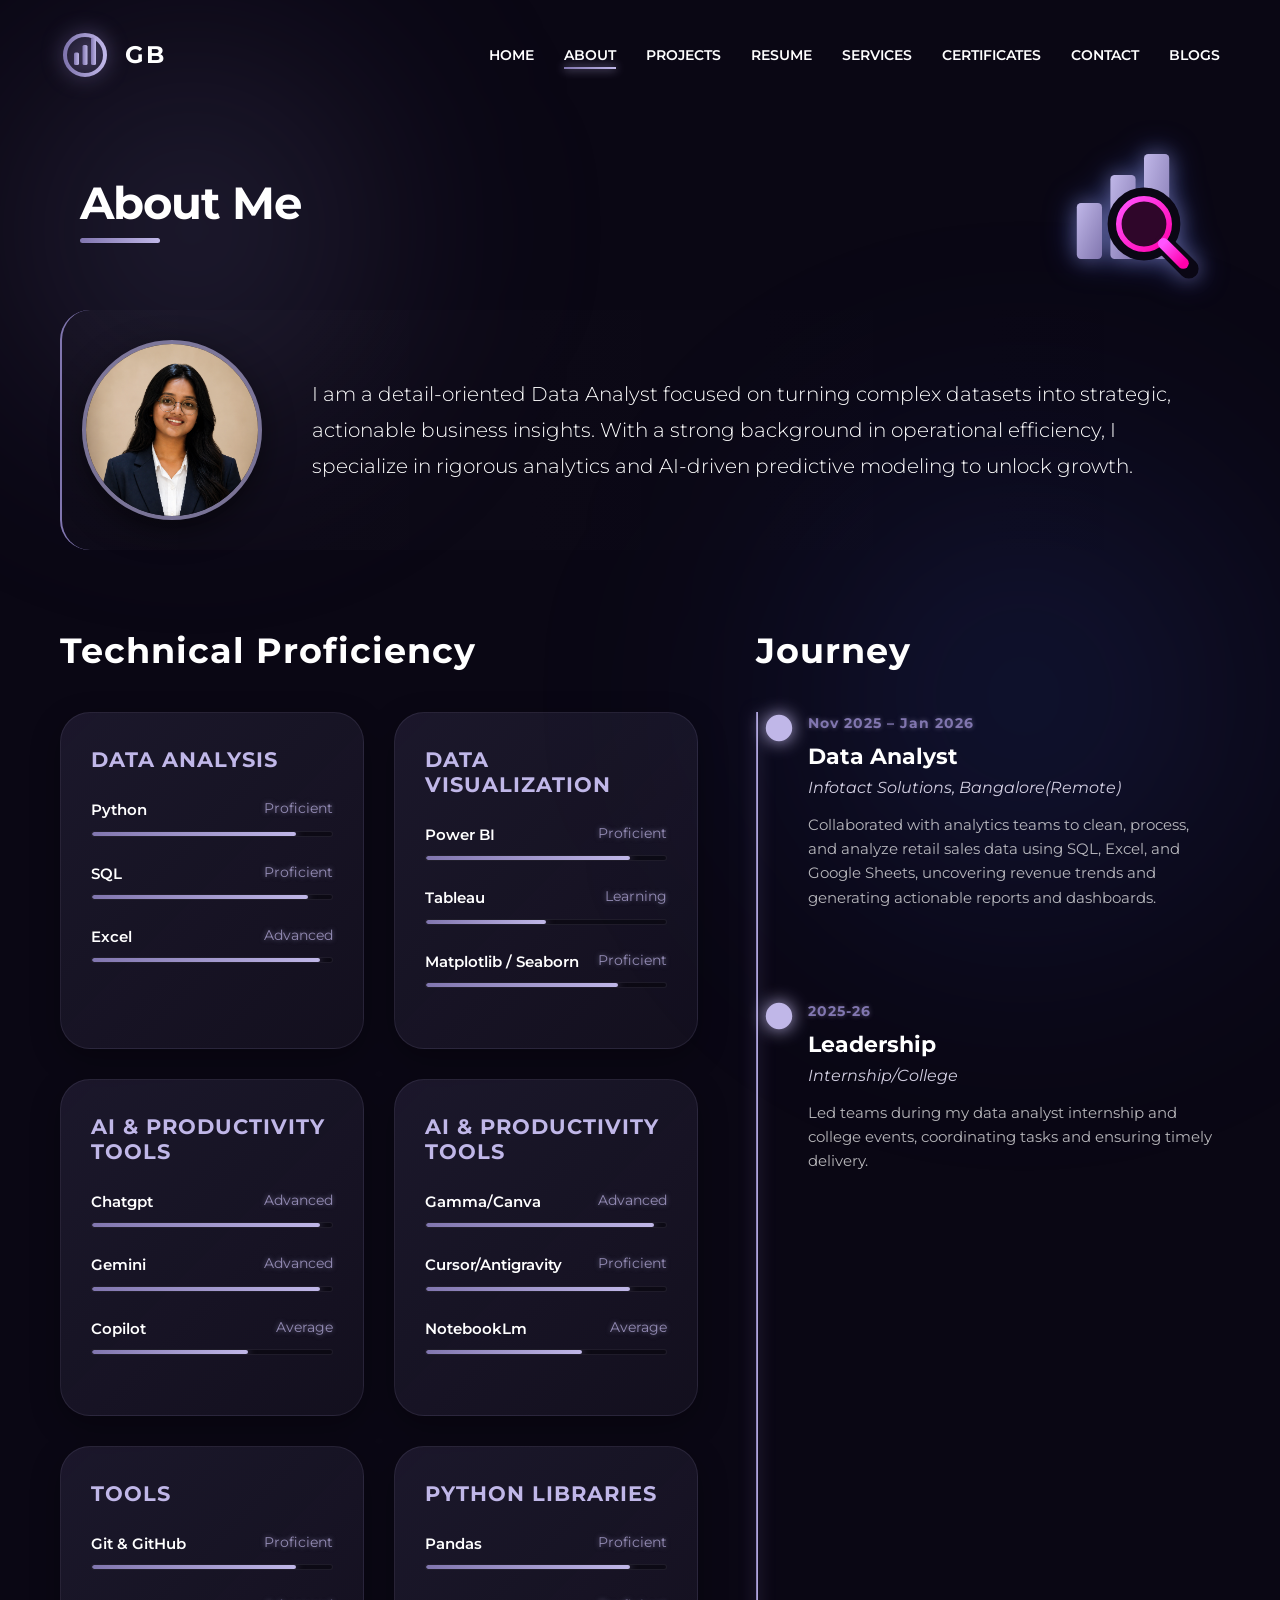
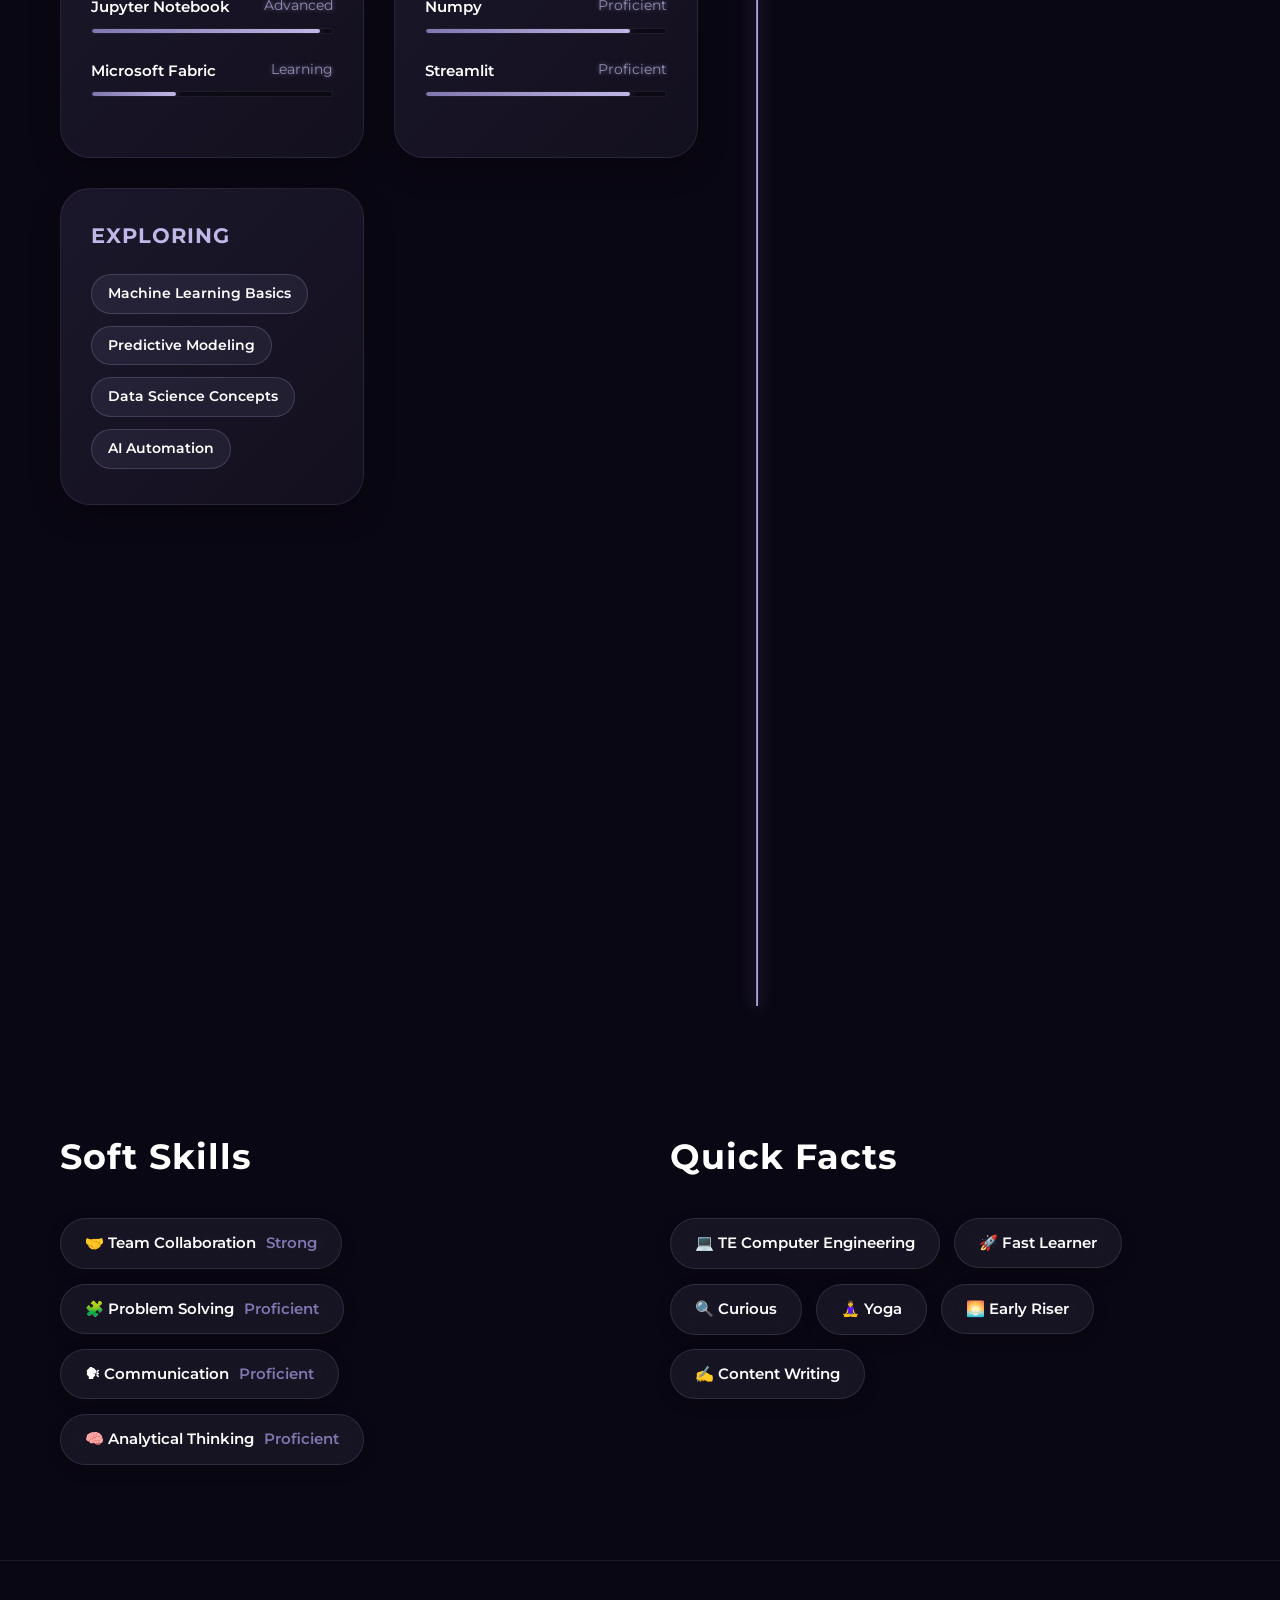
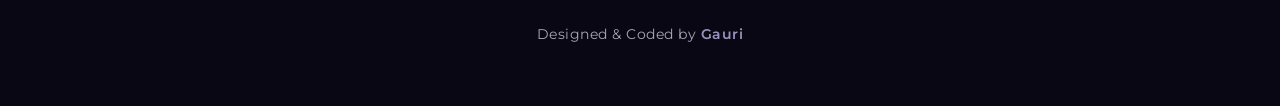
==== about.html @ c8af7883 "Update portfolio files" ====
<!DOCTYPE html>
<html lang="en">

<head>
  <meta charset="UTF-8">
  <meta name="viewport" content="width=device-width, initial-scale=1.0">
  <title>Gauri Borse | Data Analyst Portfolio</title>
  <!-- SEO Meta Tags -->
  <meta name="description"
    content="Portfolio of Gauri Borse showcasing data analytics projects, Power BI dashboards, SQL analysis, Python projects, blogs, certifications, and AI exploration.">
  <meta name="keywords"
    content="Gauri Borse, Data Analyst, Business Analyst, Power BI Portfolio, SQL Projects, Python Data Analysis, Data Visualization, AI Explorer">
  <meta name="author" content="Gauri Borse">
  <meta name="robots" content="index, follow">

  <!-- Open Graph / Facebook -->
  <meta property="og:type" content="website">
  <meta property="og:title" content="Gauri Borse | Data Analyst Portfolio">
  <meta property="og:description"
    content="Portfolio of Gauri Borse showcasing data analytics projects, Power BI dashboards, SQL analysis, Python projects, blogs, certifications, and AI exploration.">
  <meta property="og:image" content="https://gauriborse.com/assets/img/self/corporateimage.jpeg">

  <!-- Twitter -->
  <meta name="twitter:card" content="summary_large_image">
  <meta name="twitter:title" content="Gauri Borse | Data Analyst Portfolio">
  <meta name="twitter:description"
    content="Portfolio of Gauri Borse showcasing data analytics projects, Power BI dashboards, SQL analysis, Python projects, blogs, certifications, and AI exploration.">
  <meta name="twitter:image" content="https://gauriborse.com/assets/img/self/corporateimage.jpeg">

  <link rel="canonical" href="https://gauriborse.com/about.html">

  <link href="https://fonts.googleapis.com/css2?family=Montserrat:wght@300;400;600;700&display=swap" rel="stylesheet">
  <link rel="stylesheet" href="assets/css/main.css">
  <style>
    /* ABOUT HEADER SECTION */
    .about-header {
      display: flex;
      align-items: center;
      justify-content: space-between;
      padding: 20px;
      gap: 40px;
      margin-top: 10px;
      margin-bottom: 10px;
    }

    .about-header-text {
      flex: 1;
      max-width: 600px;
      display: flex;
      flex-direction: column;
      justify-content: flex-start;
    }

    .about-header-text h1 {
      font-size: 2.8rem;
      letter-spacing: -1px;
      margin: 0;
      color: var(--text-light);
      font-weight: 700;
      position: relative;
      display: inline-block;
      align-self: flex-start;
      padding-bottom: 12px;
    }

    .about-header-text h1::after {
      content: "";
      position: absolute;
      left: 0;
      bottom: 0;
      width: 80px;
      height: 5px;
      background: var(--gradient-btn);
      border-radius: 3px;
    }

    .about-header-visual {
      width: 140px;
      height: 140px;
      filter: drop-shadow(0 0 15px rgba(58, 96, 233, 0.4));
      animation: neon-float 5s ease-in-out infinite alternate;
      flex-shrink: 0;
    }

    .about-header-visual img {
      width: 100%;
      height: 100%;
      object-fit: contain;
    }

    @keyframes neon-float {
      0% {
        transform: translateY(0px);
        filter: drop-shadow(0 0 15px rgba(58, 96, 233, 0.4));
      }

      100% {
        transform: translateY(-15px);
        filter: drop-shadow(0 0 30px rgba(129, 118, 175, 0.8));
      }
    }

    /* Background layered elements */
    .bg-shape {
      position: absolute;
      border-radius: 50%;
      background: radial-gradient(circle, rgba(129, 118, 175, 0.15) 0%, transparent 70%);
      filter: blur(40px);
      z-index: 0;
      pointer-events: none;
    }

    .shape-1 {
      width: 600px;
      height: 600px;
      top: -100px;
      left: -150px;
    }

    .shape-2 {
      width: 500px;
      height: 500px;
      bottom: -100px;
      right: 20%;
      background: radial-gradient(circle, rgba(58, 96, 233, 0.1) 0%, transparent 70%);
    }

    /* SUMMARY SECTION */
    .about-summary {
      display: flex;
      align-items: center;
      gap: 50px;
      padding: 30px 20px;
      background: linear-gradient(90deg, rgba(255, 255, 255, 0.02) 0%, transparent 100%);
      border-radius: var(--border-radius-lg);
      margin-bottom: 60px;
      border-left: 2px solid var(--primary-glow);
    }

    .profile-img-container {
      width: 180px;
      height: 180px;
      border-radius: 50%;
      overflow: hidden;
      border: 4px solid rgba(192, 183, 232, 0.6);
      box-shadow: 0 10px 30px rgba(0, 0, 0, 0.5);
      transition: all 0.4s ease;
      flex-shrink: 0;
    }

    .profile-img-container:hover {
      transform: scale(1.08);
      box-shadow: 0 15px 40px rgba(129, 118, 175, 0.5);
    }

    .profile-img-container img {
      width: 100%;
      height: 100%;
      object-fit: cover;
    }

    .summary-text {
      flex: 1;
    }

    .summary-text p {
      font-size: 1.25rem;
      line-height: 1.8;
      color: var(--text-light);
      margin: 0;
      font-weight: 300;
    }

    /* SPLIT CONTENT (Tech vs Journey) */
    .split-layout {
      display: grid;
      grid-template-columns: 55% 40%;
      gap: 5%;
      margin: 80px 0;
      align-items: start;
    }

    .section-title {
      font-size: 2.2rem;
      margin-bottom: 40px;
      color: var(--text-light);
      font-weight: 700;
      letter-spacing: 1px;
    }

    /* TECH PROFICIENCY */
    .tech-grid {
      display: grid;
      grid-template-columns: 1fr 1fr;
      gap: 30px;
    }

    .tech-card {
      background: var(--gradient-card);
      border-radius: var(--border-radius-lg);
      padding: 35px 30px;
      box-shadow: 0 10px 30px rgba(0, 0, 0, 0.3);
      border: 1px solid rgba(192, 183, 232, 0.1);
      transition: transform 0.4s cubic-bezier(0.175, 0.885, 0.32, 1.275), box-shadow 0.4s ease;
      position: relative;
      overflow: hidden;
    }

    .tech-card:hover {
      transform: translateY(-12px);
      box-shadow: 0 20px 40px rgba(0, 0, 0, 0.6), 0 0 30px rgba(192, 183, 232, 0.2);
    }

    .tech-card h3 {
      font-size: 1.3rem;
      margin-bottom: 25px;
      color: var(--primary-light);
      text-transform: uppercase;
      letter-spacing: 1px;
    }

    .skill-bar-wrapper {
      margin-bottom: 25px;
    }

    .skill-meta {
      display: flex;
      justify-content: space-between;
      margin-bottom: 8px;
      font-weight: 600;
      font-size: 0.95rem;
      color: var(--text-light);
    }

    .skill-meta .skill-level {
      font-weight: 400;
      color: rgba(192, 183, 232, 0.7);
      font-size: 0.85rem;
    }

    .progress-bg {
      background: rgba(0, 0, 0, 0.4);
      height: 6px;
      border-radius: 10px;
      overflow: hidden;
      width: 100%;
    }

    .progress-fill {
      height: 100%;
      background: var(--gradient-btn);
      width: 0%;
      border-radius: 10px;
      transition: width 1.5s cubic-bezier(0.2, 0.8, 0.2, 1);
      box-shadow: 0 0 10px rgba(129, 118, 175, 0.8);
    }

    .exploring-tags {
      display: flex;
      flex-wrap: wrap;
      gap: 12px;
    }

    .tag-badge {
      padding: 8px 16px;
      background: rgba(192, 183, 232, 0.08);
      border-radius: var(--border-radius-pill);
      font-size: 0.85rem;
      font-weight: 600;
      border: 1px solid rgba(192, 183, 232, 0.2);
      transition: all 0.3s;
      color: var(--text-light);
    }

    .tech-card:hover .tag-badge {
      background: rgba(192, 183, 232, 0.15);
      border-color: rgba(192, 183, 232, 0.4);
    }

    /* JOURNEY TIMELINE */
    .timeline {
      position: relative;
      margin: 0;
      padding-left: 30px;
      border-left: 2px solid rgba(192, 183, 232, 0.15);
    }

    .timeline::before {
      content: '';
      position: absolute;
      left: -2px;
      top: 0;
      bottom: 0;
      width: 2px;
      background: var(--gradient-btn);
      transform-origin: top;
      transform: scaleY(0);
      transition: transform 2s ease;
      box-shadow: 0 0 15px rgba(129, 118, 175, 0.8);
    }

    .timeline.active::before {
      transform: scaleY(1);
    }

    .timeline-item {
      position: relative;
      margin-bottom: 50px;
      opacity: 0;
      transform: translateX(30px);
      transition: all 0.6s ease;
    }

    .timeline-item.active {
      opacity: 1;
      transform: translateX(0);
    }

    .timeline-item::before {
      content: '';
      position: absolute;
      left: -40px;
      top: 5px;
      width: 18px;
      height: 18px;
      border-radius: 50%;
      background: var(--bg-deep);
      border: 2px solid var(--primary-light);
      transition: all 0.5s ease;
      z-index: 2;
    }

    .timeline.active .timeline-item.active::before {
      background: var(--primary-light);
      box-shadow: 0 0 15px var(--primary-light);
    }

    .timeline-date {
      color: var(--primary-glow);
      font-size: 0.9rem;
      font-weight: 700;
      margin-bottom: 8px;
      display: block;
      letter-spacing: 1px;
    }

    .timeline-title {
      font-size: 1.4rem;
      color: var(--text-light);
      margin-bottom: 5px;
      font-weight: 700;
    }

    .timeline-subtitle {
      color: var(--text-muted);
      font-size: 1rem;
      margin-bottom: 12px;
      display: block;
      font-style: italic;
    }

    .timeline-item p {
      font-size: 0.95rem;
      line-height: 1.6;
      color: rgba(255, 255, 255, 0.7);
    }

    /* BOTTOM GRIDS */
    .bottom-grids {
      display: grid;
      grid-template-columns: 1fr 1fr;
      gap: 60px;
      margin-top: 60px;
    }

    .fact-pill {
      display: inline-flex;
      align-items: center;
      gap: 10px;
      padding: 12px 24px;
      margin-bottom: 15px;
      margin-right: 10px;
      background: rgba(33, 30, 46, 0.6);
      backdrop-filter: blur(10px);
      border: 1px solid rgba(192, 183, 232, 0.15);
      border-radius: var(--border-radius-pill);
      color: var(--text-light);
      font-weight: 600;
      font-size: 0.95rem;
      transition: all 0.3s ease;
      box-shadow: 0 5px 15px rgba(0, 0, 0, 0.2);
    }

    .fact-pill:hover {
      transform: scale(1.05) translateY(-5px);
      box-shadow: 0 15px 30px rgba(0, 0, 0, 0.4);
      border-color: var(--primary-light);
      background: rgba(129, 118, 175, 0.2);
    }

    @media (max-width: 900px) {
      .split-layout {
        grid-template-columns: 1fr;
        gap: 60px;
      }

      .tech-grid {
        grid-template-columns: 1fr;
      }

      .bottom-grids {
        grid-template-columns: 1fr;
      }

      .about-header {
        flex-direction: column;
        text-align: center;
        justify-content: center;
        padding: 40px 10px;
      }

      .about-header-text {
        align-items: center;
      }

      .about-header-text h1 {
        font-size: 2.8rem;
      }

      .about-header-visual {
        margin-top: 20px;
      }

      .about-summary {
        flex-direction: column;
        text-align: center;
      }
    }
  </style>
</head>

<body>

  <header>
    <a href="index.html" class="logo">
      <div class="logo-img">
        <svg viewBox="0 0 100 100" fill="var(--gradient-btn)">
          <circle cx="50" cy="50" r="40" stroke="url(#grad1)" stroke-width="8" fill="none" />
          <rect x="28" y="45" width="10" height="25" rx="3" fill="url(#grad1)" />
          <rect x="45" y="30" width="10" height="40" rx="3" fill="url(#grad1)" />
          <rect x="62" y="15" width="10" height="55" rx="3" fill="url(#grad1)" />
          <defs>
            <linearGradient id="grad1" x1="0%" y1="0%" x2="100%" y2="0%">
              <stop offset="0%" style="stop-color:#8176AF;stop-opacity:1" />
              <stop offset="100%" style="stop-color:#C0B7E8;stop-opacity:1" />
            </linearGradient>
          </defs>
        </svg>
      </div> GB
    </a>
    <nav>
      <ul class="nav-links">
        <li><a href="index.html">Home</a></li>
        <li><a href="about.html" class="active">About</a></li>
        <li><a href="projects.html">Projects</a></li>
        <li><a href="resume.html">Resume</a></li>
        <li><a href="services.html">Services</a></li>
        <li><a href="certifications.html">Certificates</a></li>
        <li><a href="contact.html">Contact</a></li>
        <li><a href="blogs.html">Blogs</a></li>
      </ul>
    </nav>
  </header>
  <main>

    <div class="container">

      <!-- TOP HEADER SECTION -->
      <section class="about-header">
        <div class="about-header-text reveal-left">
          <h1>About Me</h1>
        </div>

        <div class="about-header-visual reveal-right">
          <!-- Bar Graph with Magnifying Glass SVG -->
          <svg viewBox="0 0 100 100" fill="none"
            style="width: 100%; height: 100%; filter: drop-shadow(0 0 10px rgba(192, 183, 232, 0.4));">

            <!-- Outer border/cutout effect with black backdrop to hide bars behind the glass -->
            <!-- Graph bars -->
            <rect x="12" y="45" width="18" height="40" rx="3" fill="url(#neonPurple)" />
            <rect x="36" y="25" width="18" height="60" rx="3" fill="url(#neonPurple)" />
            <rect x="60" y="10" width="18" height="75" rx="3" fill="url(#neonPurple)" />

            <!-- Magnifying Glass Backdrop (to block bars behind it) -->
            <circle cx="60" cy="60" r="22" stroke="#0A0714" stroke-width="8" fill="#0A0714" />
            <path d="M74 74 L92 92" stroke="#0A0714" stroke-width="14" stroke-linecap="round" />

            <!-- Magnifying Glass Glow/Lines -->
            <circle cx="60" cy="60" r="18" stroke="url(#neonPink)" stroke-width="4" fill="rgba(255, 0, 170, 0.15)" />
            <path d="M74 74 L88 88" stroke="url(#neonPink)" stroke-width="8" stroke-linecap="round" />

            <defs>
              <linearGradient id="neonPurple" x1="0%" y1="0%" x2="100%" y2="100%">
                <stop offset="0%" stop-color="#C0B7E8" />
                <stop offset="100%" stop-color="#8176AF" />
              </linearGradient>
              <linearGradient id="neonPink" x1="0%" y1="0%" x2="100%" y2="100%">
                <stop offset="0%" stop-color="#FF55FF" />
                <stop offset="100%" stop-color="#FF00AA" />
              </linearGradient>
            </defs>
          </svg>
        </div>
      </section>

      <!-- SUMMARY SECTION -->
      <section class="about-summary reveal">
        <div class="profile-img-container">
          <img loading="lazy" src="assets/img/self/about_self.png" alt="Gauri Borse">
        </div>
        <div class="summary-text">
          <p>I am a detail-oriented Data Analyst focused on turning complex datasets into strategic, actionable business
            insights. With a strong background in operational efficiency, I specialize in rigorous analytics and
            AI-driven
            predictive modeling to unlock growth.</p>
        </div>
      </section>

      <!-- MAIN SPLIT CONTENT -->
      <div class="split-layout">

        <!-- LEFT SIDE: TECH PROFICIENCY -->
        <div class="split-left">
          <h2 class="section-title reveal">Technical Proficiency</h2>
          <div class="tech-grid">

            <div class="tech-card reveal">
              <h3>Data Analysis</h3>
              <div class="skill-bar-wrapper">
                <div class="skill-meta"><span>Python</span><span class="skill-level">Proficient</span></div>
                <div class="progress-bg">
                  <div class="progress-fill" data-width="85%"></div>
                </div>
              </div>
              <div class="skill-bar-wrapper">
                <div class="skill-meta"><span>SQL</span><span class="skill-level">Proficient</span></div>
                <div class="progress-bg">
                  <div class="progress-fill" data-width="90%"></div>
                </div>
              </div>
              <div class="skill-bar-wrapper">
                <div class="skill-meta"><span>Excel</span><span class="skill-level">Advanced</span></div>
                <div class="progress-bg">
                  <div class="progress-fill" data-width="95%"></div>
                </div>
              </div>
            </div>

            <div class="tech-card reveal" style="transition-delay: 0.1s;">
              <h3>Data Visualization</h3>
              <div class="skill-bar-wrapper">
                <div class="skill-meta"><span>Power BI</span><span class="skill-level">Proficient</span></div>
                <div class="progress-bg">
                  <div class="progress-fill" data-width="85%"></div>
                </div>
              </div>
              <div class="skill-bar-wrapper">
                <div class="skill-meta"><span>Tableau</span><span class="skill-level">Learning</span></div>
                <div class="progress-bg">
                  <div class="progress-fill" data-width="50%"></div>
                </div>
              </div>
              <div class="skill-bar-wrapper">
                <div class="skill-meta"><span>Matplotlib / Seaborn</span><span class="skill-level">Proficient</span>
                </div>
                <div class="progress-bg">
                  <div class="progress-fill" data-width="80%"></div>
                </div>
              </div>
            </div>

            <div class="tech-card reveal" style="transition-delay: 0.2s;">
              <h3>AI & Productivity Tools</h3>
              <div class="skill-bar-wrapper">
                <div class="skill-meta"><span>Chatgpt</span><span class="skill-level">Advanced</span></div>
                <div class="progress-bg">
                  <div class="progress-fill" data-width="95%"></div>
                </div>
              </div>
              <div class="skill-bar-wrapper">
                <div class="skill-meta"><span>Gemini</span><span class="skill-level">Advanced</span></div>
                <div class="progress-bg">
                  <div class="progress-fill" data-width="95%"></div>
                </div>
              </div>
              <div class="skill-bar-wrapper">
                <div class="skill-meta"><span>Copilot</span><span class="skill-level">Average</span></div>
                <div class="progress-bg">
                  <div class="progress-fill" data-width="65%"></div>
                </div>
              </div>
            </div>

            <div class="tech-card reveal" style="transition-delay: 0.2s;">
              <h3>AI & Productivity Tools</h3>
              <div class="skill-bar-wrapper">
                <div class="skill-meta"><span>Gamma/Canva</span><span class="skill-level">Advanced</span></div>
                <div class="progress-bg">
                  <div class="progress-fill" data-width="95%"></div>
                </div>
              </div>
              <div class="skill-bar-wrapper">
                <div class="skill-meta"><span>Cursor/Antigravity</span><span class="skill-level">Proficient</span></div>
                <div class="progress-bg">
                  <div class="progress-fill" data-width="85%"></div>
                </div>
              </div>
              <div class="skill-bar-wrapper">
                <div class="skill-meta"><span>NotebookLm</span><span class="skill-level">Average</span></div>
                <div class="progress-bg">
                  <div class="progress-fill" data-width="65%"></div>
                </div>
              </div>
            </div>

            <div class="tech-card reveal" style="transition-delay: 0.2s;">
              <h3>Tools</h3>
              <div class="skill-bar-wrapper">
                <div class="skill-meta"><span>Git & GitHub</span><span class="skill-level">Proficient</span></div>
                <div class="progress-bg">
                  <div class="progress-fill" data-width="85%"></div>
                </div>
              </div>
              <div class="skill-bar-wrapper">
                <div class="skill-meta"><span>Jupyter Notebook</span><span class="skill-level">Advanced</span></div>
                <div class="progress-bg">
                  <div class="progress-fill" data-width="95%"></div>
                </div>
              </div>
              <div class="skill-bar-wrapper">
                <div class="skill-meta"><span>Microsoft Fabric</span><span class="skill-level">Learning</span></div>
                <div class="progress-bg">
                  <div class="progress-fill" data-width="35%"></div>
                </div>
              </div>
            </div>

            <div class="tech-card reveal" style="transition-delay: 0.2s;">
              <h3>Python Libraries</h3>
              <div class="skill-bar-wrapper">
                <div class="skill-meta"><span>Pandas</span><span class="skill-level">Proficient</span></div>
                <div class="progress-bg">
                  <div class="progress-fill" data-width="85%"></div>
                </div>
              </div>
              <div class="skill-bar-wrapper">
                <div class="skill-meta"><span>Numpy</span><span class="skill-level">Proficient</span></div>
                <div class="progress-bg">
                  <div class="progress-fill" data-width="85%"></div>
                </div>
              </div>
              <div class="skill-bar-wrapper">
                <div class="skill-meta"><span>Streamlit</span><span class="skill-level">Proficient</span></div>
                <div class="progress-bg">
                  <div class="progress-fill" data-width="85%"></div>
                </div>
              </div>
            </div>

            <div class="tech-card reveal" style="transition-delay: 0.3s;">
              <h3>Exploring</h3>
              <div class="exploring-tags">
                <span class="tag-badge">Machine Learning Basics</span>
                <span class="tag-badge">Predictive Modeling</span>
                <span class="tag-badge">Data Science Concepts</span>
                <span class="tag-badge">AI Automation</span>
              </div>
            </div>

          </div>

        </div>

        <!-- RIGHT SIDE: JOURNEY TIMELINE -->
        <div class="split-right">
          <h2 class="section-title reveal">Journey</h2>
          <div class="timeline reveal">

            <div class="timeline-item">
              <span class="timeline-date">Nov 2025 – Jan 2026</span>
              <h4 class="timeline-title">Data Analyst</h4>
              <span class="timeline-subtitle">Infotact Solutions, Bangalore(Remote)</span>
              <p>Collaborated with analytics teams to clean, process, and analyze retail sales data using SQL, Excel,
                and
                Google Sheets, uncovering revenue trends and generating actionable reports and dashboards.</p>
            </div>

            <div class="timeline-item">
              <span class="timeline-date">2025-26</span>
              <h4 class="timeline-title">Leadership</h4>
              <span class="timeline-subtitle">Internship/College</span>
              <p>Led teams during my data analyst internship and college events, coordinating tasks and ensuring timely
                delivery.</p>
            </div>

            <div class="timeline-item">
              <span class="timeline-date">July 2025 – Sept 2025</span>
              <h4 class="timeline-title">Data Management Operator</h4>
              <span class="timeline-subtitle">LaptopHub.in, Delhi (Remote)</span>
              <p>Cleaned and managed product datasets using Excel and Google Sheets, ensuring accuracy and consistency.
                Optimized SEO-friendly product content with strong attention to detail.</p>
            </div>

            <div class="timeline-item">
              <span class="timeline-date">June 2025</span>
              <h4 class="timeline-title">Deloitte Data Analytics Job Simulation (Virtual)</h4>
              <span class="timeline-subtitle">Forage</span>
              <p>Completed self-paced tasks simulating real client work, including data analysis, building interactive
                dashboards in Tableau to
                explore telemetry data, forensic investigations, and delivering insights to clients</p>
            </div>

            <div class="timeline-item">
              <span class="timeline-date">2025</span>
              <h4 class="timeline-title">Earned Certification</h4>
              <span class="timeline-subtitle">Oracle University</span>
              <p>Officially earned the Oracle Cloud Infrastructure 2025 certified Data Science Professional
                Certification
              </p>
            </div>


            <div class="timeline-item">
              <span class="timeline-date">2025</span>
              <h4 class="timeline-title">Projects Development</h4>
              <span class="timeline-subtitle">Self-paced</span>
              <p>Developed Data Analytics Projecs and explored new technologies</p>
            </div>


            <div class="timeline-item">
              <span class="timeline-date">2023-present</span>
              <h4 class="timeline-title">Pursuing Computer Engineering</h4>
              <span class="timeline-subtitle">Savitribai Phule Pune university</span>
              <p>Built strong foundations in DSA, Algorithms, DBMS, Analytics and software development. Worked on data
                analytics and web-based projects with real-world applications. Focused on clean code practices and
                continuous learning mindset</p>
            </div>

          </div>
        </div>

      </div>

      <!-- BOTTOM GRIDS (Soft Skills & Facts) -->
      <div class="bottom-grids">

        <div class="reveal-left">
          <h2 class="section-title">Soft Skills</h2>
          <div>
            <span class="fact-pill">🤝 Team Collaboration <span style="color:var(--primary-glow)">Strong</span></span>
            <span class="fact-pill">🧩 Problem Solving <span style="color:var(--primary-glow)">Proficient</span></span>
            <span class="fact-pill">🗣 Communication <span style="color:var(--primary-glow)">Proficient</span></span>
            <span class="fact-pill">🧠 Analytical Thinking <span
                style="color:var(--primary-glow)">Proficient</span></span>
          </div>
        </div>

        <div class="reveal-right">
          <h2 class="section-title">Quick Facts</h2>
          <div>
            <span class="fact-pill">💻 TE Computer Engineering</span>
            <span class="fact-pill">🚀 Fast Learner</span>
            <span class="fact-pill">🔍 Curious</span>
            <span class="fact-pill">🧘‍♀️ Yoga</span>
            <span class="fact-pill">🌅 Early Riser</span>
            <span class="fact-pill">✍️ Content Writing</span>
          </div>
        </div>

      </div>

    </div> <!-- End container -->

  </main>
  <footer>
    <div class="container">
      <p style="text-align:center; margin:20px 0;"><span
          style="color: var(--text-muted); font-weight: 400; opacity: 0.8; font-size: 0.85rem; letter-spacing: 0.5px;">Designed
          &amp; Coded by <span style="color: var(--primary-light); font-weight: 600;">Gauri</span></span></p>
    </div>
  </footer>

  <script src="assets/js/animations.js"></script>
</body>

</html>
---- assets/css/main.css ----
:root {
  /* Dark Neon Gradient Palette */
  --bg-deep: #0a0714;
  --primary-glow: #8176AF;
  --primary-light: #C0B7E8;
  --blue-neon: #3a60e9;
  
  --gradient-btn: linear-gradient(90deg, #8176AF 0%, #C0B7E8 100%);
  --gradient-card: linear-gradient(135deg, rgba(129, 118, 175, 0.15) 0%, rgba(192, 183, 232, 0.05) 100%);
  
  --text-light: #FFFFFF;
  --text-muted: #D1CDE0;
  
  --font-family: 'Montserrat', sans-serif;
  --shadow-glow: 0 0 15px rgba(129, 118, 175, 0.4);
  --shadow-glow-hover: 0 0 25px rgba(192, 183, 232, 0.8), 0 0 50px rgba(192, 183, 232, 0.4);
  
  --border-radius-lg: 30px;
  --border-radius-md: 15px;
  --border-radius-pill: 50px;
}

* { box-sizing: border-box; margin: 0; padding: 0; }

body {
  background-color: var(--bg-deep);
  color: var(--text-muted);
  font-family: var(--font-family);
  line-height: 1.6;
  overflow-x: hidden;
  scroll-behavior: smooth;
  position: relative;
}

/* BLURRED GRADIENTS (ORBS) FOR BACKGROUND */
body::before {
  content: "";
  position: fixed; top: -10%; left: -10%; width: 50vw; height: 50vw;
  background: radial-gradient(circle, rgba(129, 118, 175, 0.25) 0%, transparent 60%);
  filter: blur(100px); z-index: -1; pointer-events: none;
}

body::after {
  content: "";
  position: fixed; bottom: -20%; right: -10%; width: 60vw; height: 60vw;
  background: radial-gradient(circle, rgba(58, 96, 233, 0.2) 0%, transparent 60%);
  filter: blur(120px); z-index: -1; pointer-events: none;
}

h1, h2, h3, h4, h5, h6 { color: var(--text-light); font-weight: 700; line-height: 1.2; }
a { text-decoration: none; color: var(--text-light); transition: all 0.3s ease; }
a:hover { color: var(--primary-light); text-shadow: 0 0 10px rgba(192, 183, 232, 0.5); }

.container { max-width: 1200px; margin: 0 auto; padding: 0 20px; position: relative; z-index: 1; }

/* HEADER */
header { display: flex; justify-content: space-between; align-items: center; padding: 30px 20px; max-width: 1200px; margin: 0 auto; position: relative; z-index: 10; }
.logo { display: flex; align-items: center; gap: 15px; font-weight: 700; font-size: 1.5rem; letter-spacing: 2px; }
.logo-img { width: 50px; height: 50px; filter: drop-shadow(0 0 10px rgba(129,118,175,0.8)); }
.nav-links { display: flex; gap: 30px; list-style: none; }
.nav-links a { font-size: 0.9rem; font-weight: 600; text-transform: uppercase; position: relative; }
.nav-links a::after { content: ''; position: absolute; bottom: -5px; left: 0; width: 0%; height: 2px; background: var(--gradient-btn); transition: width 0.3s ease; }
.nav-links a:hover::after, .nav-links a.active::after { width: 100%; box-shadow: 0 0 10px var(--primary-light); }

/* PILL BUTTONS WITH GLOW */
.btn {
  display: inline-flex; align-items: center; justify-content: center; gap: 10px;
  padding: 15px 40px; border-radius: var(--border-radius-pill);
  font-weight: 700; font-size: 0.9rem; text-transform: uppercase;
  color: var(--bg-deep); background: var(--gradient-btn);
  border: none; cursor: pointer; transition: all 0.3s ease;
  z-index: 1; position: relative; overflow: hidden;
  box-shadow: var(--shadow-glow);
}
.btn::before {
  content: ""; position: absolute; top: 0; right: 0; bottom: 0; left: 0;
  background: linear-gradient(90deg, #C0B7E8 0%, #8176AF 100%);
  z-index: -1; transition: opacity 0.3s ease; opacity: 0;
}
.btn:hover::before { opacity: 1; }
.btn:hover { transform: scale(1.05); box-shadow: var(--shadow-glow-hover); }

.btn-outline { background: rgba(255, 255, 255, 0.05); backdrop-filter: blur(10px); border: 2px solid rgba(192, 183, 232, 0.5); color: var(--text-light); box-shadow: none; }
.btn-outline:hover { background: var(--gradient-btn); color: var(--bg-deep); border-color: transparent; box-shadow: var(--shadow-glow-hover); }

/* GLOBALS & SCROLL ANIMATIONS */
.reveal { opacity: 0; transform: translateY(30px); transition: all 0.8s cubic-bezier(0.2, 0.8, 0.2, 1); }
.reveal.active { opacity: 1; transform: translateY(0); }
.reveal-left { opacity: 0; transform: translateX(-50px); transition: all 0.8s ease; }
.reveal-left.active { opacity: 1; transform: translateX(0); }
.reveal-right { opacity: 0; transform: translateX(50px); transition: all 0.8s ease; }
.reveal-right.active { opacity: 1; transform: translateX(0); }

@keyframes float { 0% { transform: translateY(0); } 50% { transform: translateY(-10px); } 100% { transform: translateY(0); } }
.float-anim { animation: float 6s ease-in-out infinite; }

/* GLASSMORPHISM CARDS */
.card, .quadrant-card, .mini-card, .project-card, .blog-card, .resume-section, .contact-wrapper, .service-card {
  background: var(--gradient-card);
  backdrop-filter: blur(15px); -webkit-backdrop-filter: blur(15px);
  border: 1px solid rgba(192, 183, 232, 0.15);
  border-radius: var(--border-radius-lg); padding: 30px;
  box-shadow: 0 8px 32px 0 rgba(0, 0, 0, 0.3), inset 0 0 0 1px rgba(255, 255, 255, 0.05);
  transition: all 0.4s ease;
  position: relative; overflow: hidden;
}

.card:hover, .project-card:hover, .blog-card:hover, .service-card:hover { 
  transform: translateY(-10px) scale(1.02); 
  box-shadow: 0 15px 40px rgba(0,0,0,0.5), 0 0 20px rgba(129, 118, 175, 0.2);
  border: 1px solid rgba(192, 183, 232, 0.4);
}

.service-card::after, .blog-card::after {
  content: ''; position: absolute; top: 0; left: 0; right: 0; height: 4px;
  background: var(--gradient-btn);
}

/* COMPONENT: PROGRESS BAR */
.skill-bar-wrapper { margin-bottom: 25px; }
.skill-meta { display: flex; justify-content: space-between; margin-bottom: 8px; font-weight: 600; font-size: 0.9rem; color: var(--text-light); }
.skill-meta .skill-level { font-weight: 400; color: var(--primary-light); font-size: 0.8rem; text-shadow: 0 0 5px rgba(192,183,232,0.5); }
.progress-bg { background: rgba(0,0,0,0.3); height: 8px; border-radius: 10px; overflow: hidden; width: 100%; border: 1px solid rgba(192,183,232,0.1); }
.progress-fill { height: 100%; background: var(--gradient-btn); width: 0%; border-radius: 10px; transition: width 1.5s cubic-bezier(0.1, 0.7, 0.1, 1); box-shadow: 0 0 10px rgba(129, 118, 175, 0.8); }

/* COMPONENT: PILLS */
.tags-container { display: flex; flex-wrap: wrap; gap: 10px; margin-top: 15px; }
.pill {
  padding: 8px 20px; background: rgba(129, 118, 175, 0.15); backdrop-filter: blur(5px);
  border: 1px solid rgba(192, 183, 232, 0.3); border-radius: var(--border-radius-pill); 
  font-size: 0.8rem; font-weight: 600; color: var(--text-light); transition: all 0.3s ease;
}
.pill:hover { transform: scale(1.05); background: rgba(129, 118, 175, 0.3); box-shadow: 0 0 15px rgba(129, 118, 175, 0.5); }

/* COMPONENT: TIMELINE */
.timeline { position: relative; margin: 40px 0; padding-left: 30px; border-left: 2px solid rgba(192, 183, 232, 0.2); }
.timeline::before {
  content: ''; position: absolute; left: -2px; top: 0; bottom: 0; width: 2px;
  background: var(--gradient-btn); transform-origin: top; transform: scaleY(0); transition: transform 2s ease;
  box-shadow: 0 0 10px rgba(129, 118, 175, 0.6);
}
.timeline.active::before { transform: scaleY(1); }
.timeline-item { position: relative; padding-bottom: 40px; margin-left: 20px; opacity: 0; transform: translateX(20px); transition: all 0.6s ease; }
.timeline-item::before {
  content: ''; position: absolute; left: -57px; top: 5px; width: 16px; height: 16px; border-radius: 50%;
  background: var(--bg-deep); border: 2px solid var(--primary-light); transition: all 0.3s ease;
}
.timeline-item.active { opacity: 1; transform: translateX(0); }
.timeline-item.active::before { background: var(--primary-light); box-shadow: 0 0 15px var(--primary-light); transform: scale(1.2); }

.timeline-date { font-size: 0.8rem; color: var(--primary-light); font-weight: 600; margin-bottom: 5px; display: block; text-shadow: 0 0 5px rgba(192,183,232,0.4); }
.timeline-title { font-size: 1.2rem; color: var(--text-light); }
.timeline-subtitle { font-size: 0.9rem; font-style: italic; margin-bottom: 10px; display: block; }

/* COMPONENT: CIRCULAR HOVER IMAGE */
.circular-img-wrapper {
  aspect-ratio: 1; border-radius: 50%; overflow: hidden;
  box-shadow: 0 0 40px rgba(129, 118, 175, 0.3); position: relative;
  border: 4px solid rgba(192, 183, 232, 0.3); margin: 0 auto;
  transition: all 0.5s ease;
}
.circular-img-wrapper img { width: 100%; height: 100%; object-fit: cover; transition: transform 0.6s ease; }
.circular-img-wrapper:hover { box-shadow: 0 0 60px rgba(192, 183, 232, 0.6); border-color: var(--primary-light); }
.circular-img-wrapper:hover img { transform: scale(1.1); }

/* GRIDS */
.grid-2x2 { display: grid; grid-template-columns: 1fr 1fr; gap: 30px; }
.grid-4 { display: grid; grid-template-columns: repeat(auto-fill, minmax(280px, 1fr)); gap: 30px; }

/* CONTACT FORM */
.form-group { display: grid; grid-template-columns: 1fr; gap: 20px; margin-bottom: 20px; }
@media(min-width: 768px) { .form-group.split { grid-template-columns: 1fr 1fr; } }
.form-input {
  width: 100%; padding: 15px 25px; border-radius: var(--border-radius-md);
  background: rgba(255, 255, 255, 0.03); backdrop-filter: blur(10px);
  border: 1px solid rgba(192, 183, 232, 0.2); color: var(--text-light); 
  font-size: 1rem; font-family: var(--font-family); transition: all 0.3s ease;
}
.form-input:focus { 
  outline: none; border-color: var(--primary-light); 
  background: rgba(255, 255, 255, 0.08); box-shadow: 0 0 20px rgba(192, 183, 232, 0.3); 
}
textarea.form-input { resize: vertical; min-height: 150px; }

/* FOOTER */
footer { padding: 40px 20px; text-align: center; border-top: 1px solid rgba(192, 183, 232, 0.1); margin-top: 80px; position: relative; z-index: 10; }

/* ==========================================================================
   GLOBAL RESPONSIVE DESIGN
   ========================================================================== */

@media (max-width: 992px) {
  .grid-2x2 { grid-template-columns: 1fr; }
  .grid-4 { grid-template-columns: repeat(auto-fill, minmax(250px, 1fr)); }
}

@media (max-width: 768px) {
  /* Header & Navigation */
  header {
    flex-direction: column;
    padding: 20px 10px;
    gap: 15px;
  }
  .nav-links {
    flex-wrap: wrap;
    justify-content: center;
    gap: 10px 15px;
  }
  .nav-links a {
    font-size: 0.85rem;
  }
  
  /* Buttons */
  .btn {
    padding: 12px 25px;
    font-size: 0.85rem;
  }
  
  /* Forms */
  .form-group.split {
    grid-template-columns: 1fr;
  }
  
  /* Cards */
  .card, .quadrant-card, .mini-card, .project-card, .blog-card, .resume-section, .contact-wrapper, .service-card {
    padding: 20px;
  }
  
  /* Container Padding */
  .container {
    padding: 0 15px;
  }
}

@media (max-width: 480px) {
  /* Typography Adjustments */
  h1 { font-size: 2rem; }
  h2 { font-size: 1.6rem; }
  h3 { font-size: 1.3rem; }
  
  /* Timeline */
  .timeline { padding-left: 20px; }
  .timeline::before { left: 0px; }
  .timeline-item { margin-left: 15px; }
  .timeline-item::before { left: -24px; width: 12px; height: 12px; }
  
  /* Navigation */
  .nav-links { gap: 8px 12px; }
  .nav-links a { font-size: 0.8rem; }
  
  /* Circular Images */
  .circular-img-wrapper { max-width: 200px; margin: 0 auto; }
}
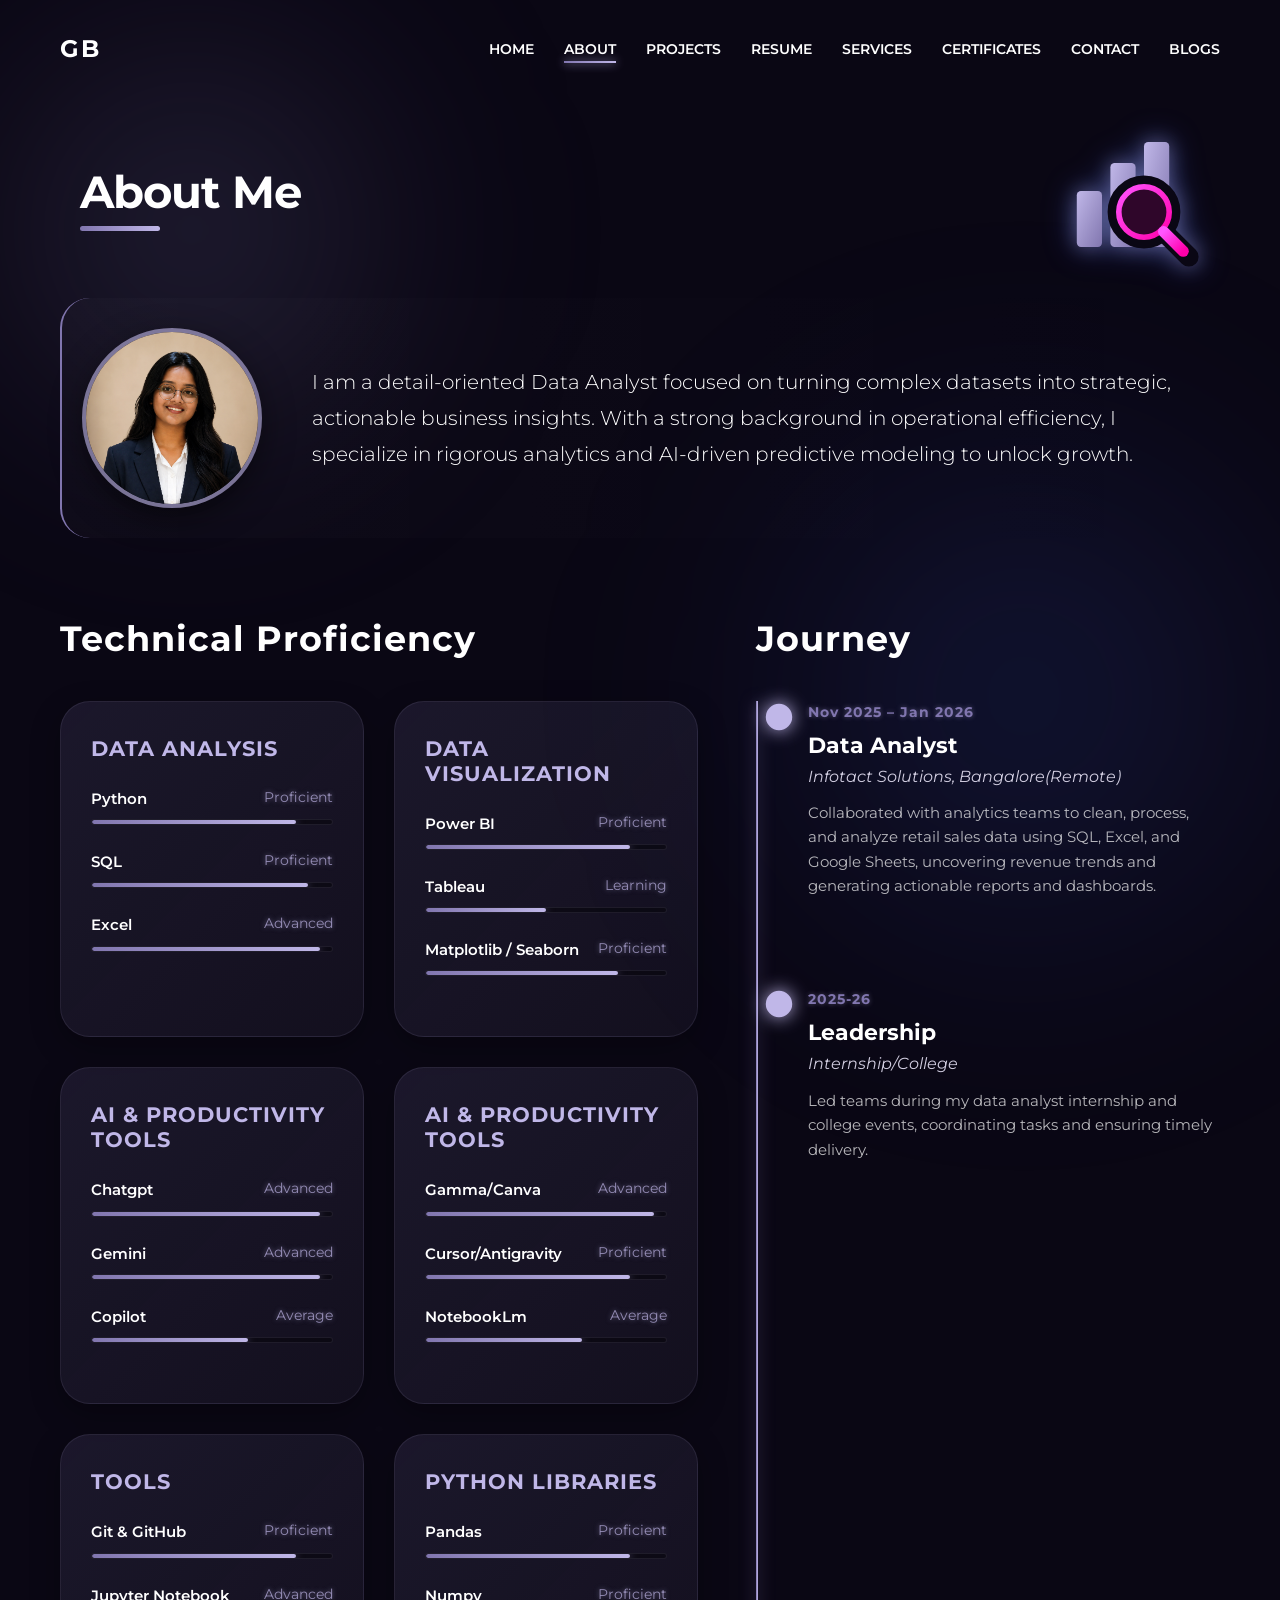
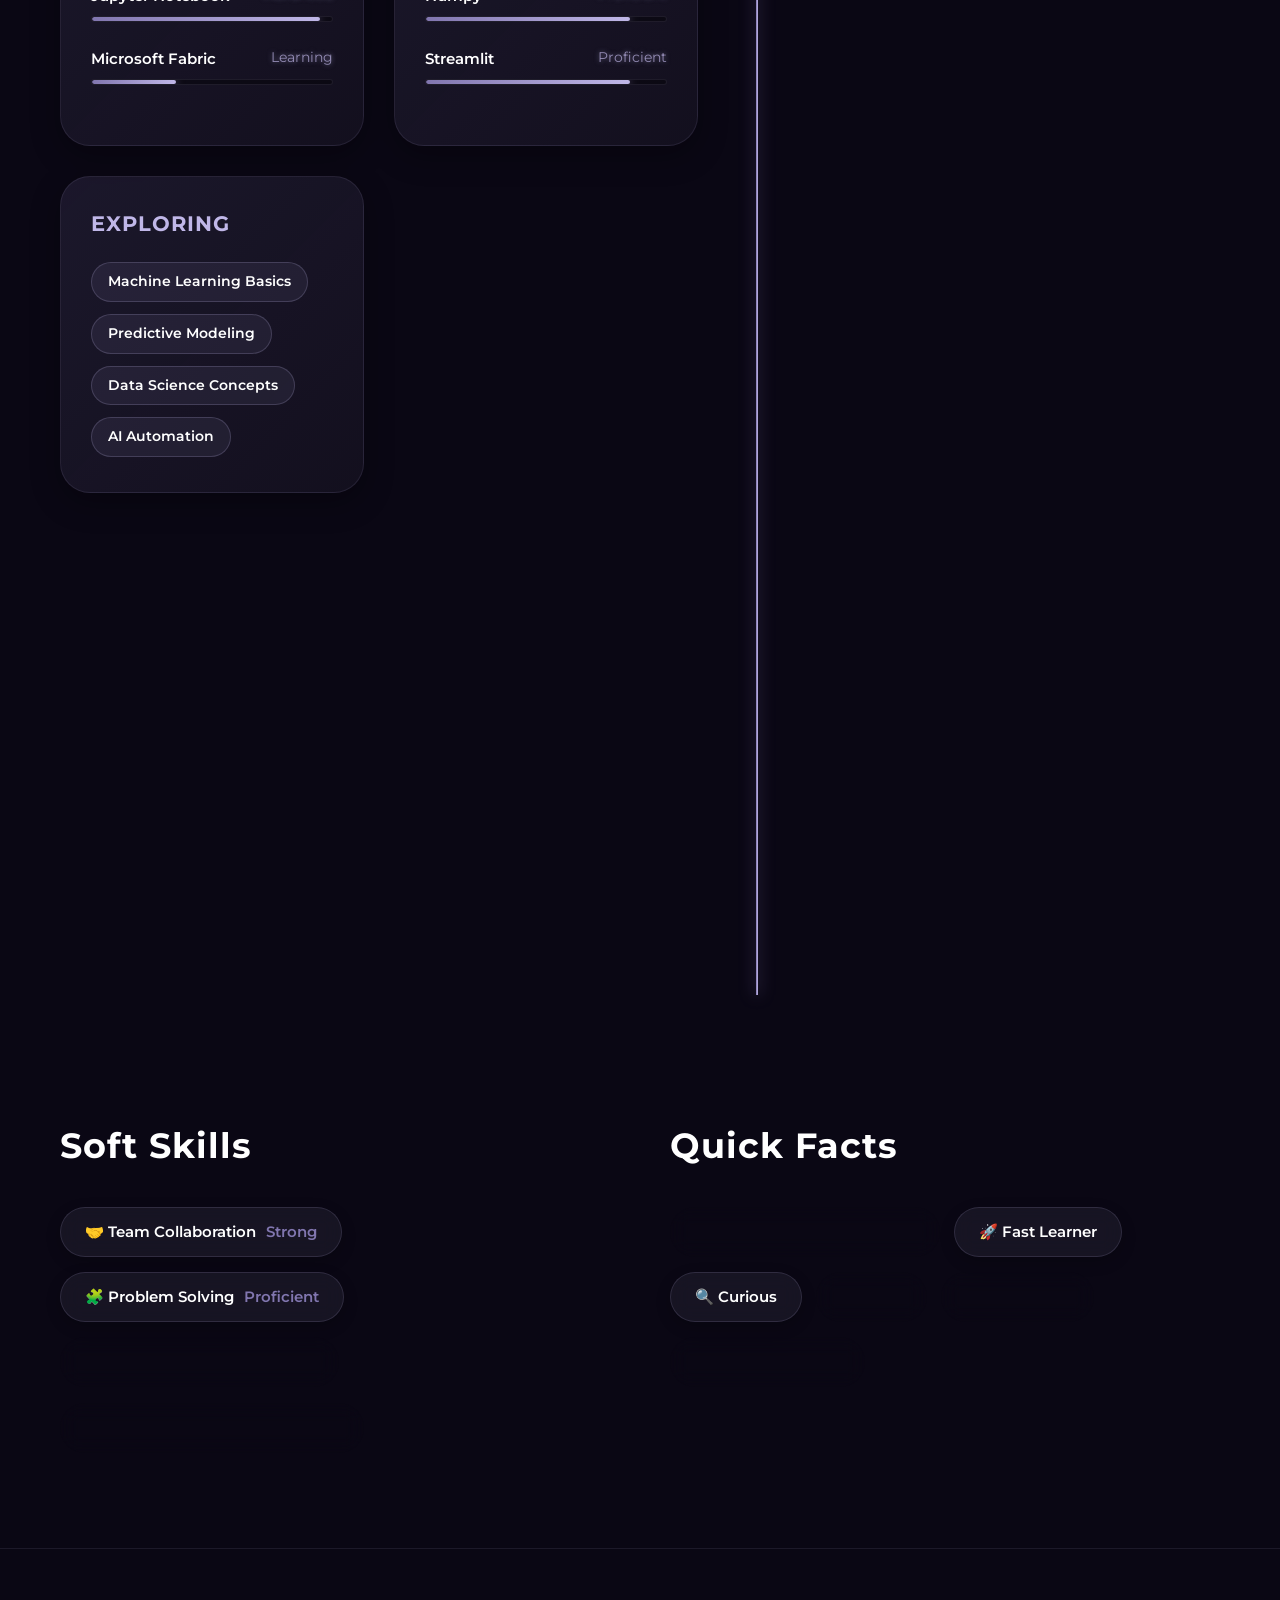
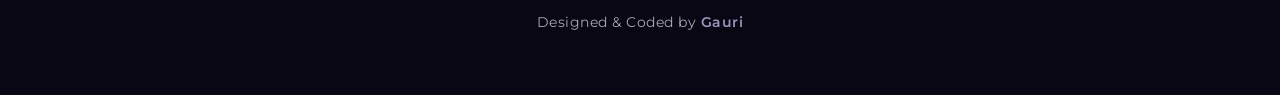
==== commit c213339b: "Remove SVG logo and use text logo GB sitewide" ====
--- a/about.html
+++ b/about.html
@@ -442,22 +442,7 @@
 <body>
 
   <header>
-    <a href="index.html" class="logo">
-      <div class="logo-img">
-        <svg viewBox="0 0 100 100" fill="var(--gradient-btn)">
-          <circle cx="50" cy="50" r="40" stroke="url(#grad1)" stroke-width="8" fill="none" />
-          <rect x="28" y="45" width="10" height="25" rx="3" fill="url(#grad1)" />
-          <rect x="45" y="30" width="10" height="40" rx="3" fill="url(#grad1)" />
-          <rect x="62" y="15" width="10" height="55" rx="3" fill="url(#grad1)" />
-          <defs>
-            <linearGradient id="grad1" x1="0%" y1="0%" x2="100%" y2="0%">
-              <stop offset="0%" style="stop-color:#8176AF;stop-opacity:1" />
-              <stop offset="100%" style="stop-color:#C0B7E8;stop-opacity:1" />
-            </linearGradient>
-          </defs>
-        </svg>
-      </div> GB
-    </a>
+        <a href="index.html" class="logo">GB</a>
     <nav>
       <ul class="nav-links">
         <li><a href="index.html">Home</a></li>
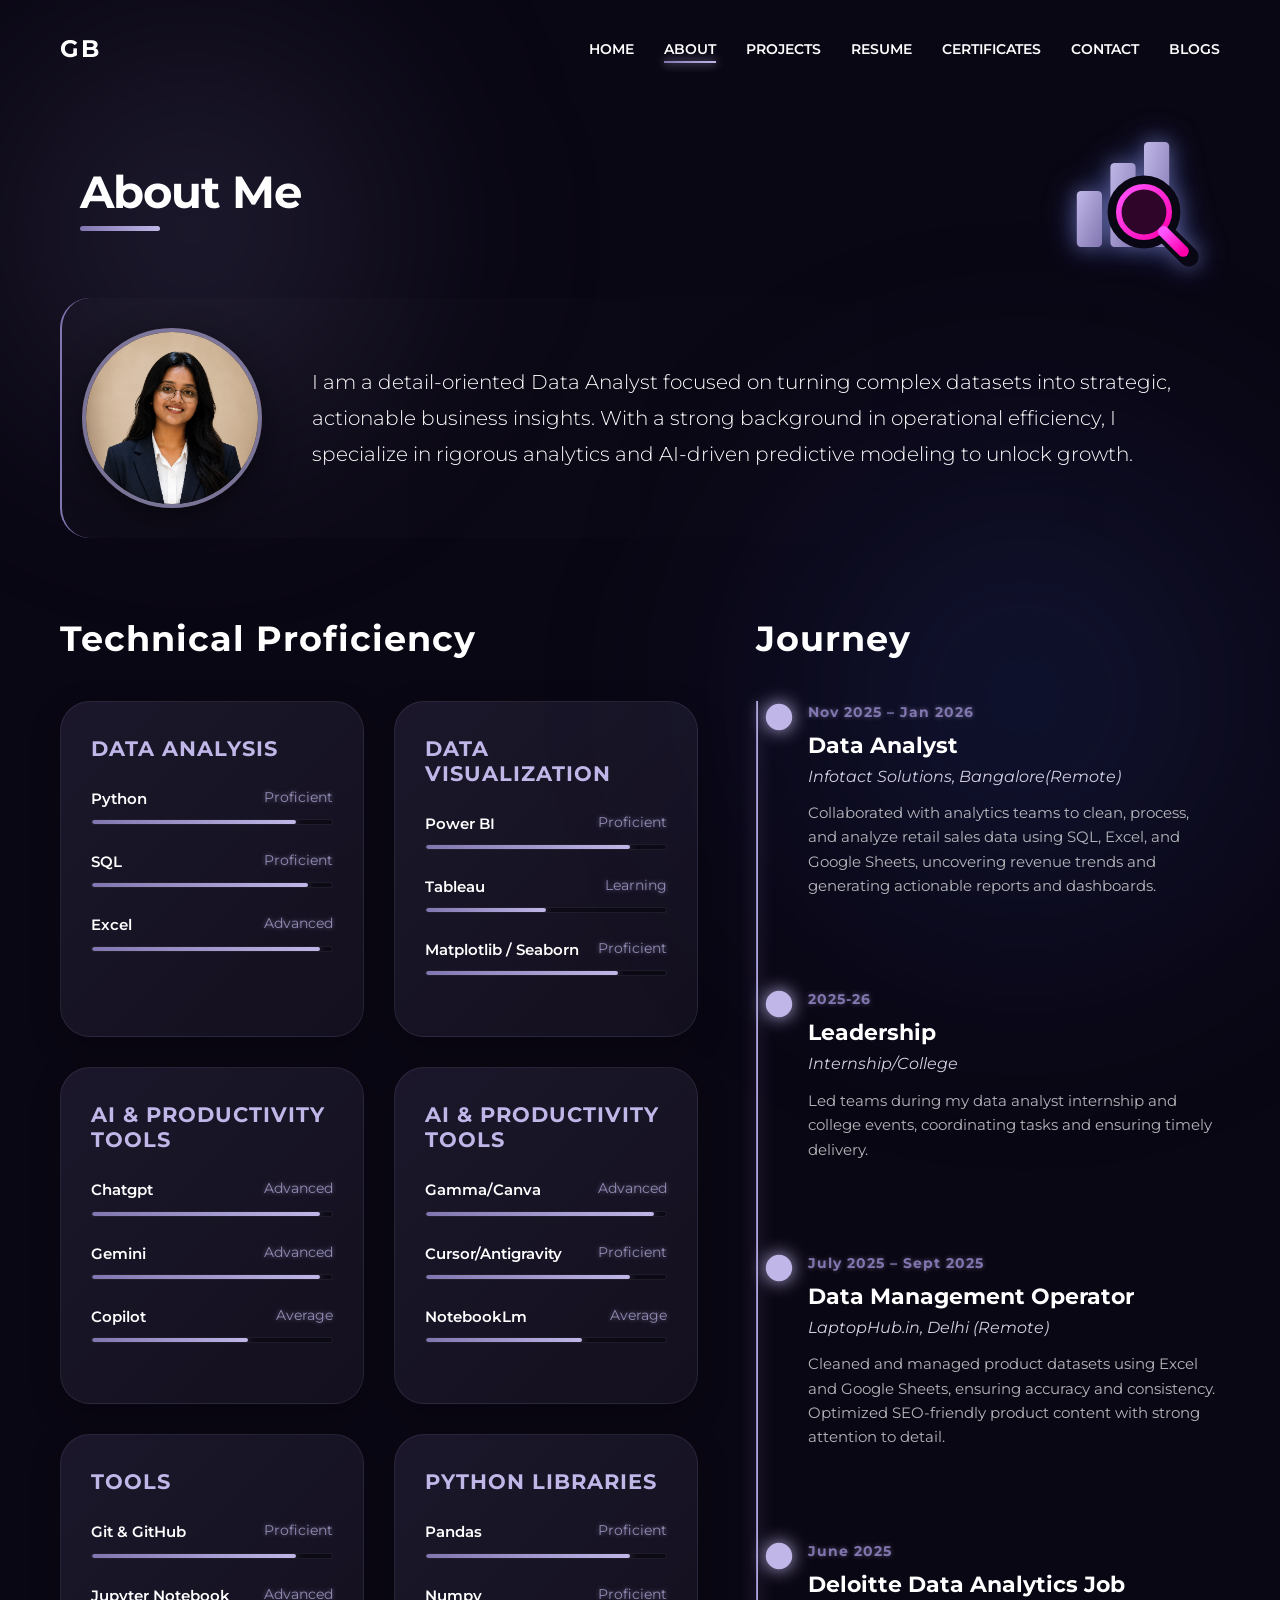
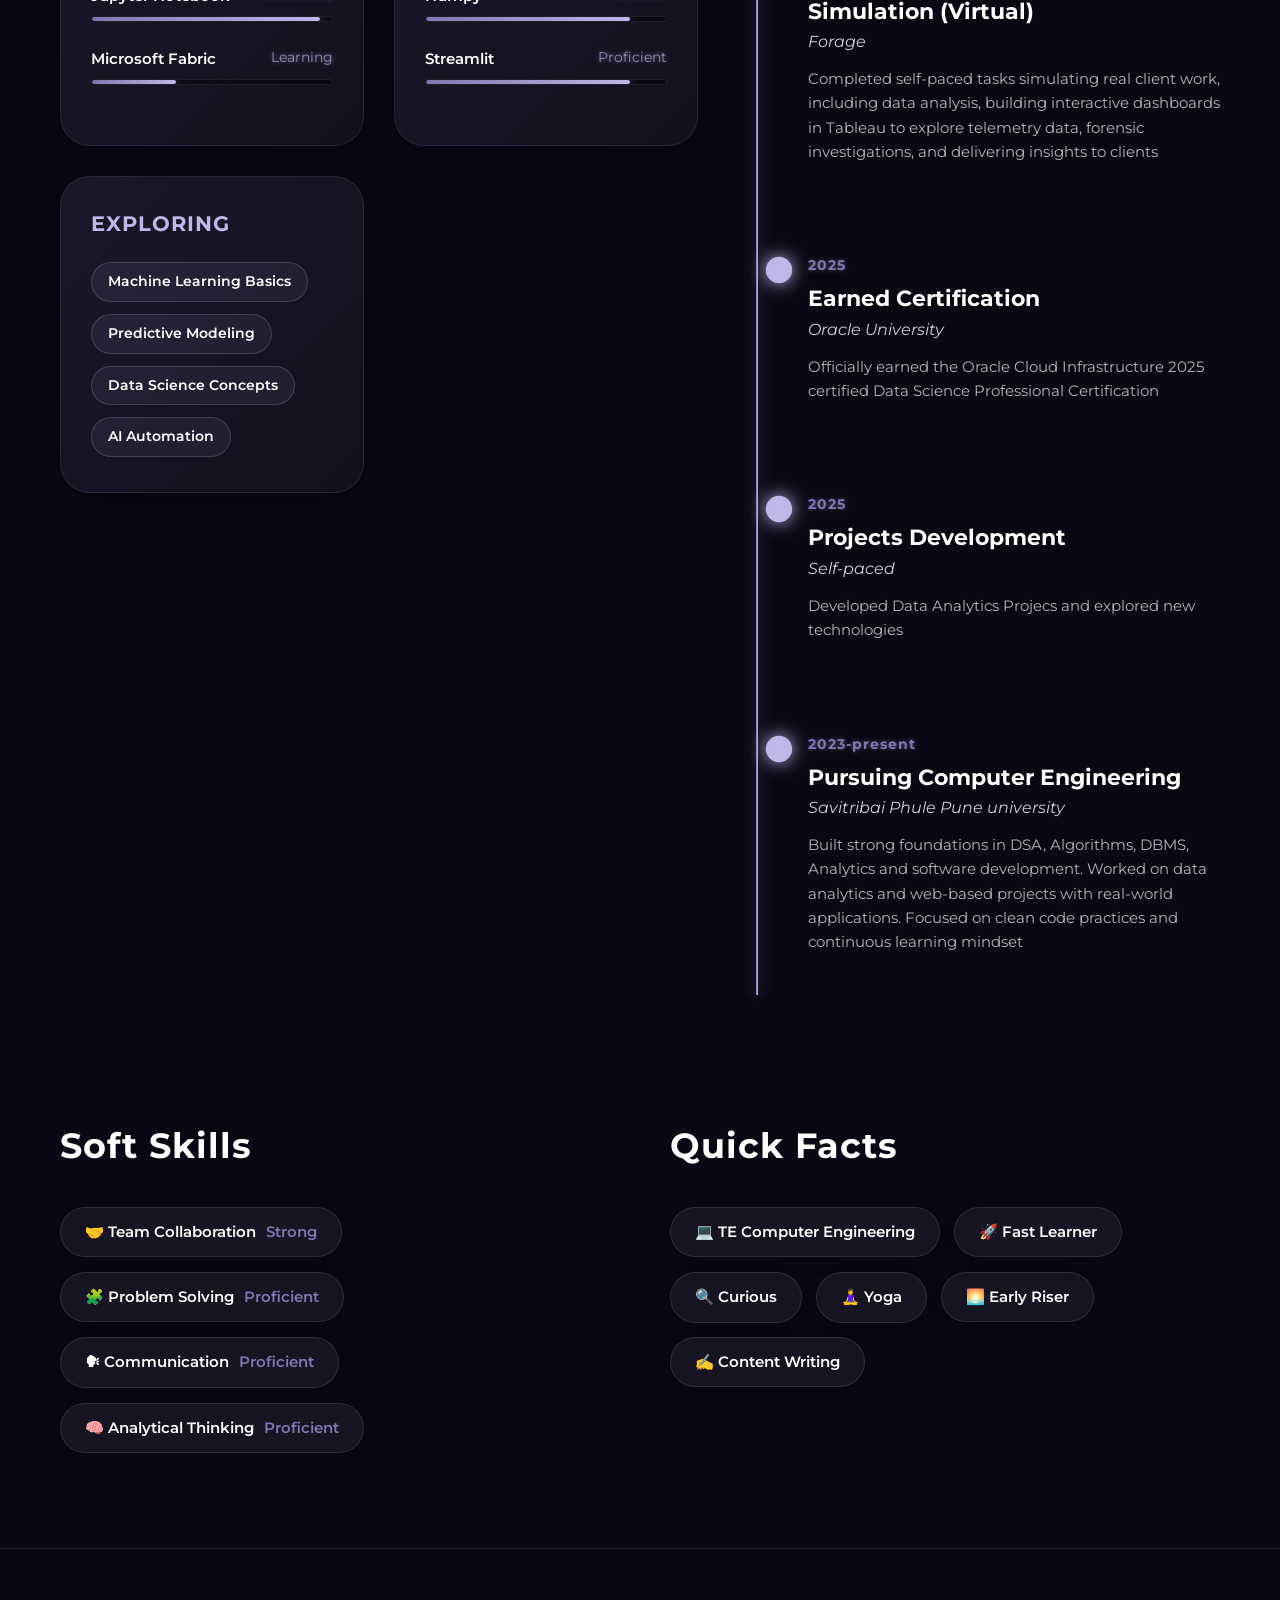
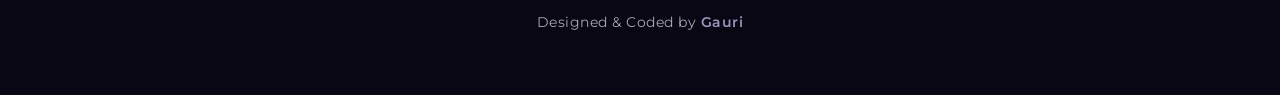
==== commit 947bdd09: "feat: Shift Services tab to landing page, optimize scrolling experience, enhance mobile responsivene" ====
--- a/about.html
+++ b/about.html
@@ -449,7 +449,6 @@
         <li><a href="about.html" class="active">About</a></li>
         <li><a href="projects.html">Projects</a></li>
         <li><a href="resume.html">Resume</a></li>
-        <li><a href="services.html">Services</a></li>
         <li><a href="certifications.html">Certificates</a></li>
         <li><a href="contact.html">Contact</a></li>
         <li><a href="blogs.html">Blogs</a></li>
--- a/assets/css/main.css
+++ b/assets/css/main.css
@@ -251,3 +251,56 @@
   /* Circular Images */
   .circular-img-wrapper { max-width: 200px; margin: 0 auto; }
 }
+
+/* ==========================================================================
+   SERVICES & WORKFLOW SECTIONS (SHIFTED TO HOME PAGE)
+   ========================================================================== */
+.services-grid { display: grid; grid-template-columns: repeat(auto-fill, minmax(320px, 1fr)); gap: 30px; margin-bottom: 100px; }
+.service-card { padding: 40px 30px; text-align: left; display: flex; flex-direction: column; gap: 15px; background: rgba(192, 183, 232, 0.03); backdrop-filter: blur(5px); border: 1px solid rgba(192, 183, 232, 0.1); border-radius: var(--border-radius-lg); transition: all 0.4s ease; }
+.service-card:hover { transform: translateY(-8px); background: rgba(192, 183, 232, 0.08); border-color: var(--primary-light); box-shadow: 0 10px 25px rgba(129, 118, 175, 0.3); }
+.service-icon { width: 65px; height: 65px; background: rgba(129, 118, 175, 0.1); border-radius: 15px; display: flex; align-items: center; justify-content: center; margin-bottom: 10px; transition: all 0.4s ease; border: 1px solid rgba(192, 183, 232, 0.2); }
+.service-icon svg { width: 32px; height: 32px; fill: var(--primary-light); }
+.service-card:hover .service-icon { transform: scale(1.1) rotate(5deg); background: rgba(129, 118, 175, 0.25); box-shadow: 0 0 20px rgba(129, 118, 175, 0.4); border-color: var(--primary-light); }
+.service-card h3 { font-size: 1.45rem; color: var(--text-light); margin: 0; }
+.service-bullets { list-style: none; padding: 0; margin: 0; color: var(--text-muted); font-size: 0.95rem; line-height: 1.7; flex-grow: 1; }
+.service-bullets li { position: relative; padding-left: 20px; margin-bottom: 12px; }
+.service-bullets li::before { content: '▹'; position: absolute; left: 0; color: var(--primary-light); font-weight: bold; font-size: 1.1rem; }
+
+.section-header { text-align: center; margin-bottom: 60px; margin-top: 80px; }
+.section-header h2 { font-size: 2.5rem; color: var(--text-light); text-transform: uppercase; margin-bottom: 15px; font-weight: 700; letter-spacing: 1px; }
+.section-header p { color: var(--text-muted); font-size: 1.1rem; max-width: 600px; margin: 0 auto; }
+
+.workflow-container { display: flex; justify-content: space-between; position: relative; margin-bottom: 120px; gap: 20px; }
+.workflow-line { position: absolute; top: 40px; left: 10%; right: 10%; height: 2px; background: rgba(192, 183, 232, 0.15); z-index: 0; }
+.workflow-line::after { content: ''; position: absolute; top: 0; left: 0; height: 100%; width: 0; background: var(--gradient-btn); transition: width 2s cubic-bezier(0.1, 0.7, 0.1, 1); box-shadow: 0 0 10px rgba(129, 118, 175, 0.6); }
+.workflow-container.active .workflow-line::after { width: 100%; }
+
+.workflow-step { flex: 1; text-align: center; position: relative; z-index: 1; padding: 0 10px; }
+.step-number { width: 80px; height: 80px; margin: 0 auto 20px; background: var(--bg-deep); border: 2px solid rgba(192, 183, 232, 0.3); border-radius: 50%; display: flex; align-items: center; justify-content: center; font-size: 1.5rem; font-weight: 700; color: var(--text-light); transition: all 0.4s ease; box-shadow: 0 0 20px rgba(0,0,0,0.5); }
+.workflow-step:hover .step-number { border-color: var(--primary-light); box-shadow: 0 0 25px rgba(129, 118, 175, 0.6); color: var(--text-light); background: var(--gradient-btn); transform: scale(1.1); }
+.step-title { font-size: 1.15rem; font-weight: 700; color: var(--text-light); margin-bottom: 10px; }
+.step-desc { font-size: 0.9rem; color: var(--text-muted); line-height: 1.5; }
+
+@media (max-width: 800px) {
+  .workflow-container { flex-direction: column; align-items: center; gap: 40px; }
+  .workflow-line { display: none; }
+  .workflow-step { max-width: 300px; }
+}
+
+.bottom-wrapper { display: grid; grid-template-columns: 1fr 1fr; gap: 50px; margin-bottom: 100px; }
+@media (max-width: 900px) { .bottom-wrapper { grid-template-columns: 1fr; } }
+
+.feature-list { display: flex; flex-direction: column; gap: 20px; }
+.feature-item { display: flex; align-items: flex-start; gap: 18px; background: rgba(255,255,255,0.015); padding: 25px; border-radius: var(--border-radius-md); border: 1px solid rgba(192, 183, 232, 0.05); transition: all 0.3s ease; }
+.feature-item:hover { background: rgba(255,255,255,0.04); transform: translateX(8px); border-color: rgba(192, 183, 232, 0.2); box-shadow: 0 8px 20px rgba(0,0,0,0.2); }
+.feature-icon { color: var(--text-light); font-size: 1.25rem; font-weight: bold; background: var(--gradient-btn); width: 35px; height: 35px; border-radius: 50%; display: flex; align-items: center; justify-content: center; flex-shrink: 0; box-shadow: 0 0 10px rgba(129, 118, 175, 0.5); }
+.feature-text h4 { font-size: 1.15rem; color: var(--text-light); margin-bottom: 8px; margin: 0; }
+.feature-text p { font-size: 0.95rem; color: var(--text-muted); margin: 0; line-height: 1.6; }
+
+.impact-card { background: var(--gradient-card); border: 1px solid rgba(192, 183, 232, 0.2); border-radius: var(--border-radius-lg); padding: 50px 40px; text-align: center; box-shadow: 0 0 40px rgba(0,0,0,0.3); display: flex; flex-direction: column; justify-content: center; height: 100%; transition: transform 0.4s ease; position: relative; overflow: hidden; }
+.impact-card::before { content: ''; position: absolute; top: -50px; right: -50px; width: 150px; height: 150px; background: var(--primary-light); filter: blur(80px); opacity: 0.2; }
+.impact-card:hover { transform: translateY(-8px); border-color: var(--primary-light); box-shadow: 0 15px 40px rgba(129, 118, 175, 0.2); }
+.impact-stat { font-size: 3.5rem; font-weight: 700; color: var(--text-light); margin-bottom: 5px; text-shadow: 0 0 20px rgba(192, 183, 232, 0.4); }
+.impact-label { font-size: 1rem; color: var(--primary-light); margin-bottom: 40px; font-weight: 600; text-transform: uppercase; letter-spacing: 1px; }
+.impact-label:last-child { margin-bottom: 0; }
+
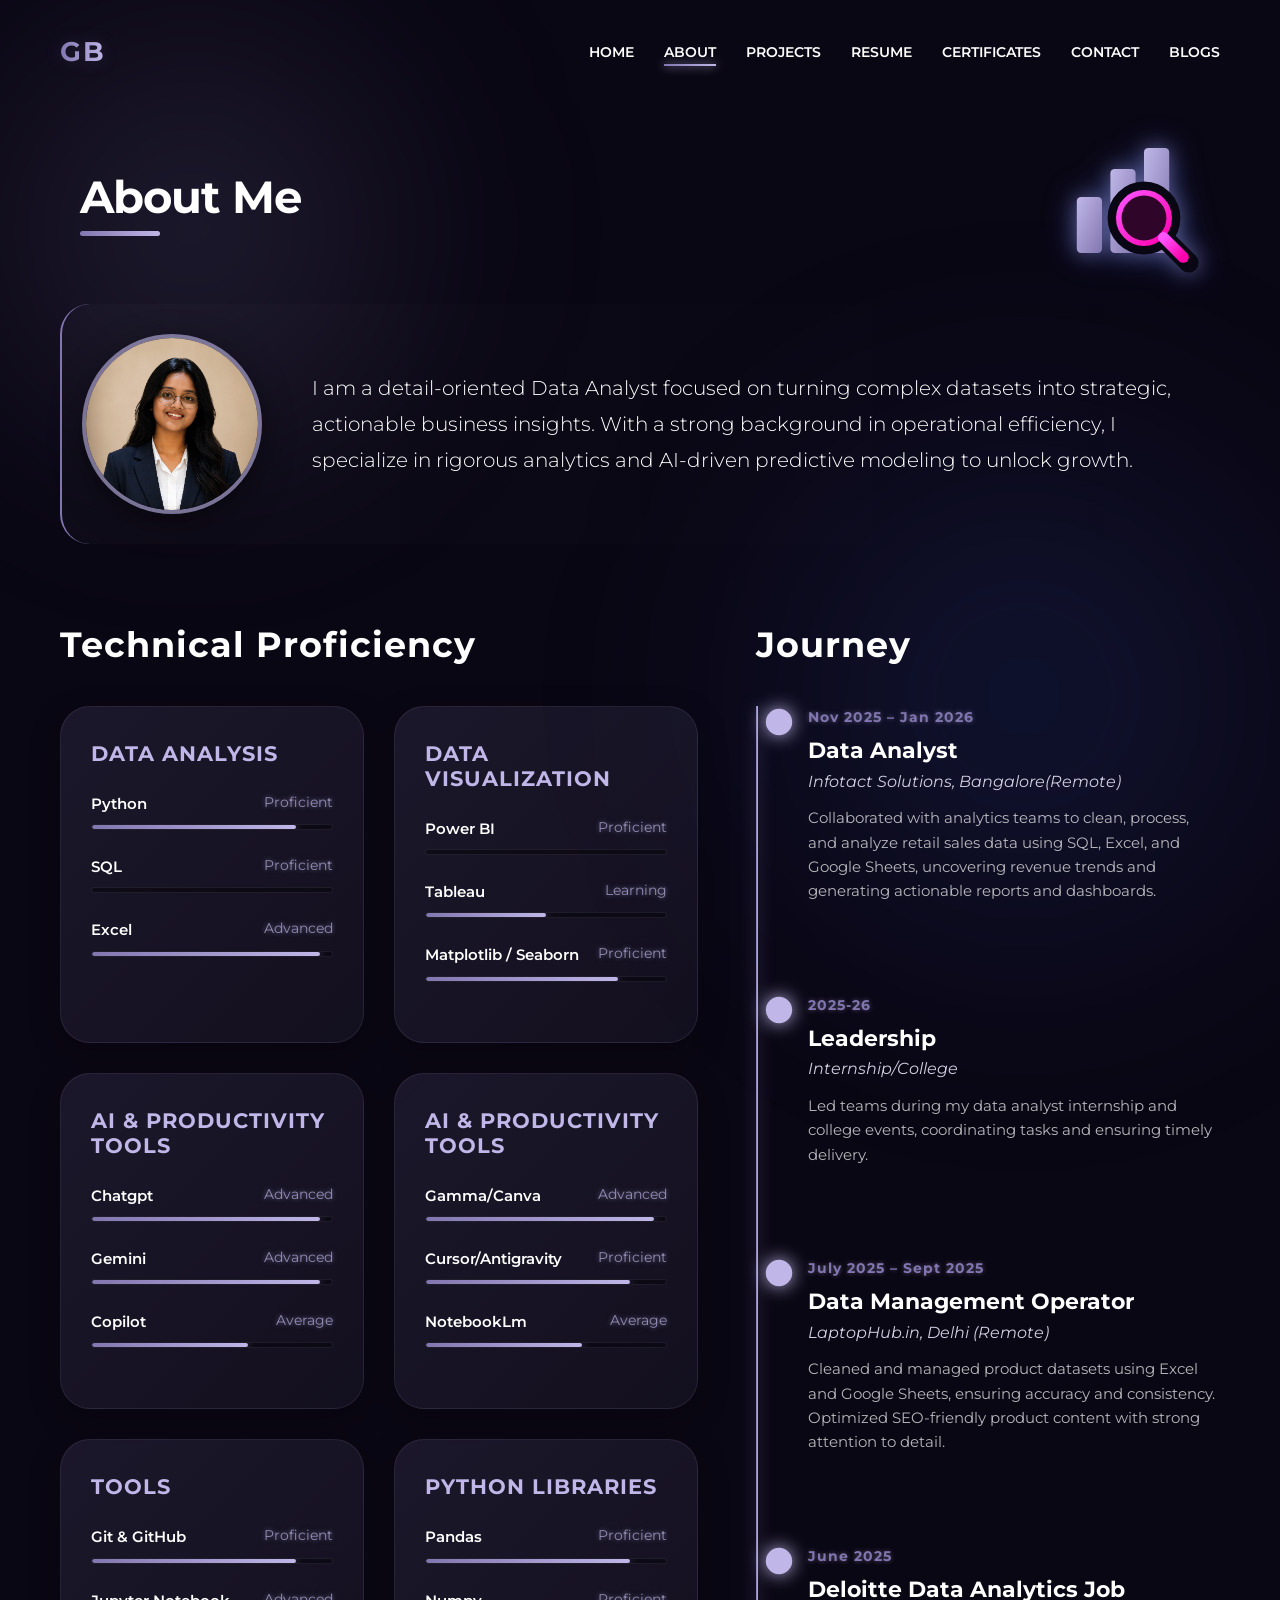
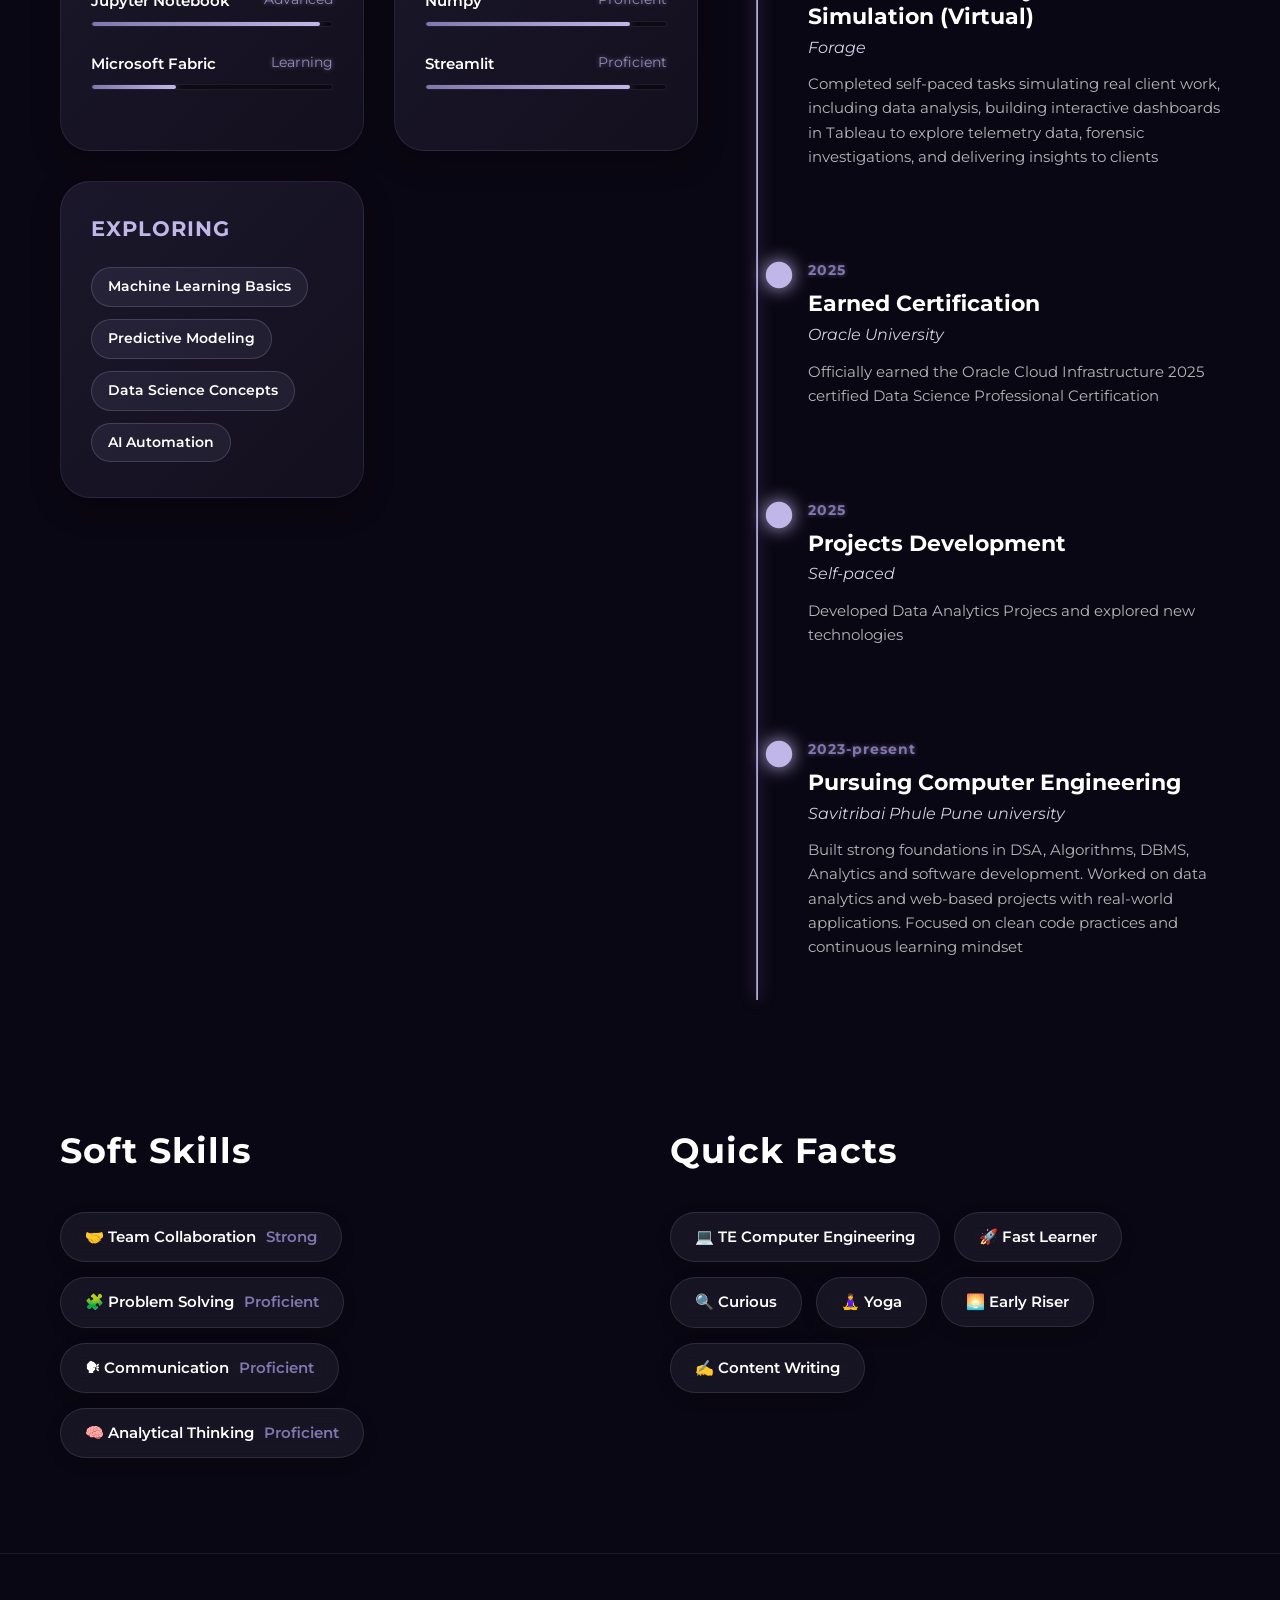
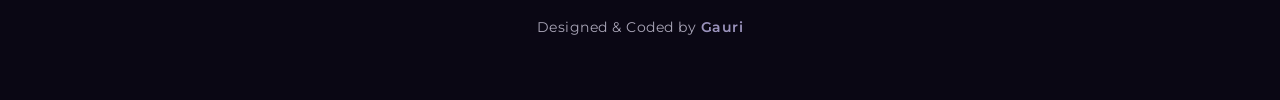
==== commit b26a48d1: "Refactor: Enhance navigation logo, smooth scroll transitions on Journey/Resume and optimize multi-de" ====
--- a/about.html
+++ b/about.html
@@ -139,8 +139,9 @@
 
     .profile-img-container {
       width: 180px;
-      height: 180px;
-      border-radius: 50%;
+      height: auto;
+      aspect-ratio: 1 / 1 !important;
+      border-radius: 50% !important;
       overflow: hidden;
       border: 4px solid rgba(192, 183, 232, 0.6);
       box-shadow: 0 10px 30px rgba(0, 0, 0, 0.5);
@@ -669,7 +670,7 @@
         <!-- RIGHT SIDE: JOURNEY TIMELINE -->
         <div class="split-right">
           <h2 class="section-title reveal">Journey</h2>
-          <div class="timeline reveal">
+          <div class="timeline">
 
             <div class="timeline-item">
               <span class="timeline-date">Nov 2025 – Jan 2026</span>
--- a/assets/css/main.css
+++ b/assets/css/main.css
@@ -55,7 +55,24 @@
 
 /* HEADER */
 header { display: flex; justify-content: space-between; align-items: center; padding: 30px 20px; max-width: 1200px; margin: 0 auto; position: relative; z-index: 10; }
-.logo { display: flex; align-items: center; gap: 15px; font-weight: 700; font-size: 1.5rem; letter-spacing: 2px; }
+.logo {
+  display: flex;
+  align-items: center;
+  gap: 15px;
+  font-weight: 700;
+  font-size: 1.7rem;
+  letter-spacing: 2px;
+  background: var(--gradient-btn);
+  -webkit-background-clip: text;
+  -webkit-text-fill-color: transparent;
+  transition: all 0.4s cubic-bezier(0.175, 0.885, 0.32, 1.275);
+  filter: drop-shadow(0 0 8px rgba(129, 118, 175, 0.2));
+  display: inline-flex;
+}
+.logo:hover {
+  transform: scale(1.08) rotate(-3deg);
+  filter: drop-shadow(0 0 15px rgba(192, 183, 232, 0.7)) brightness(1.2);
+}
 .logo-img { width: 50px; height: 50px; filter: drop-shadow(0 0 10px rgba(129,118,175,0.8)); }
 .nav-links { display: flex; gap: 30px; list-style: none; }
 .nav-links a { font-size: 0.9rem; font-weight: 600; text-transform: uppercase; position: relative; }
@@ -114,6 +131,7 @@
 .service-card::after, .blog-card::after {
   content: ''; position: absolute; top: 0; left: 0; right: 0; height: 4px;
   background: var(--gradient-btn);
+  border-radius: var(--border-radius-lg) var(--border-radius-lg) 0 0;
 }
 
 /* COMPONENT: PROGRESS BAR */
